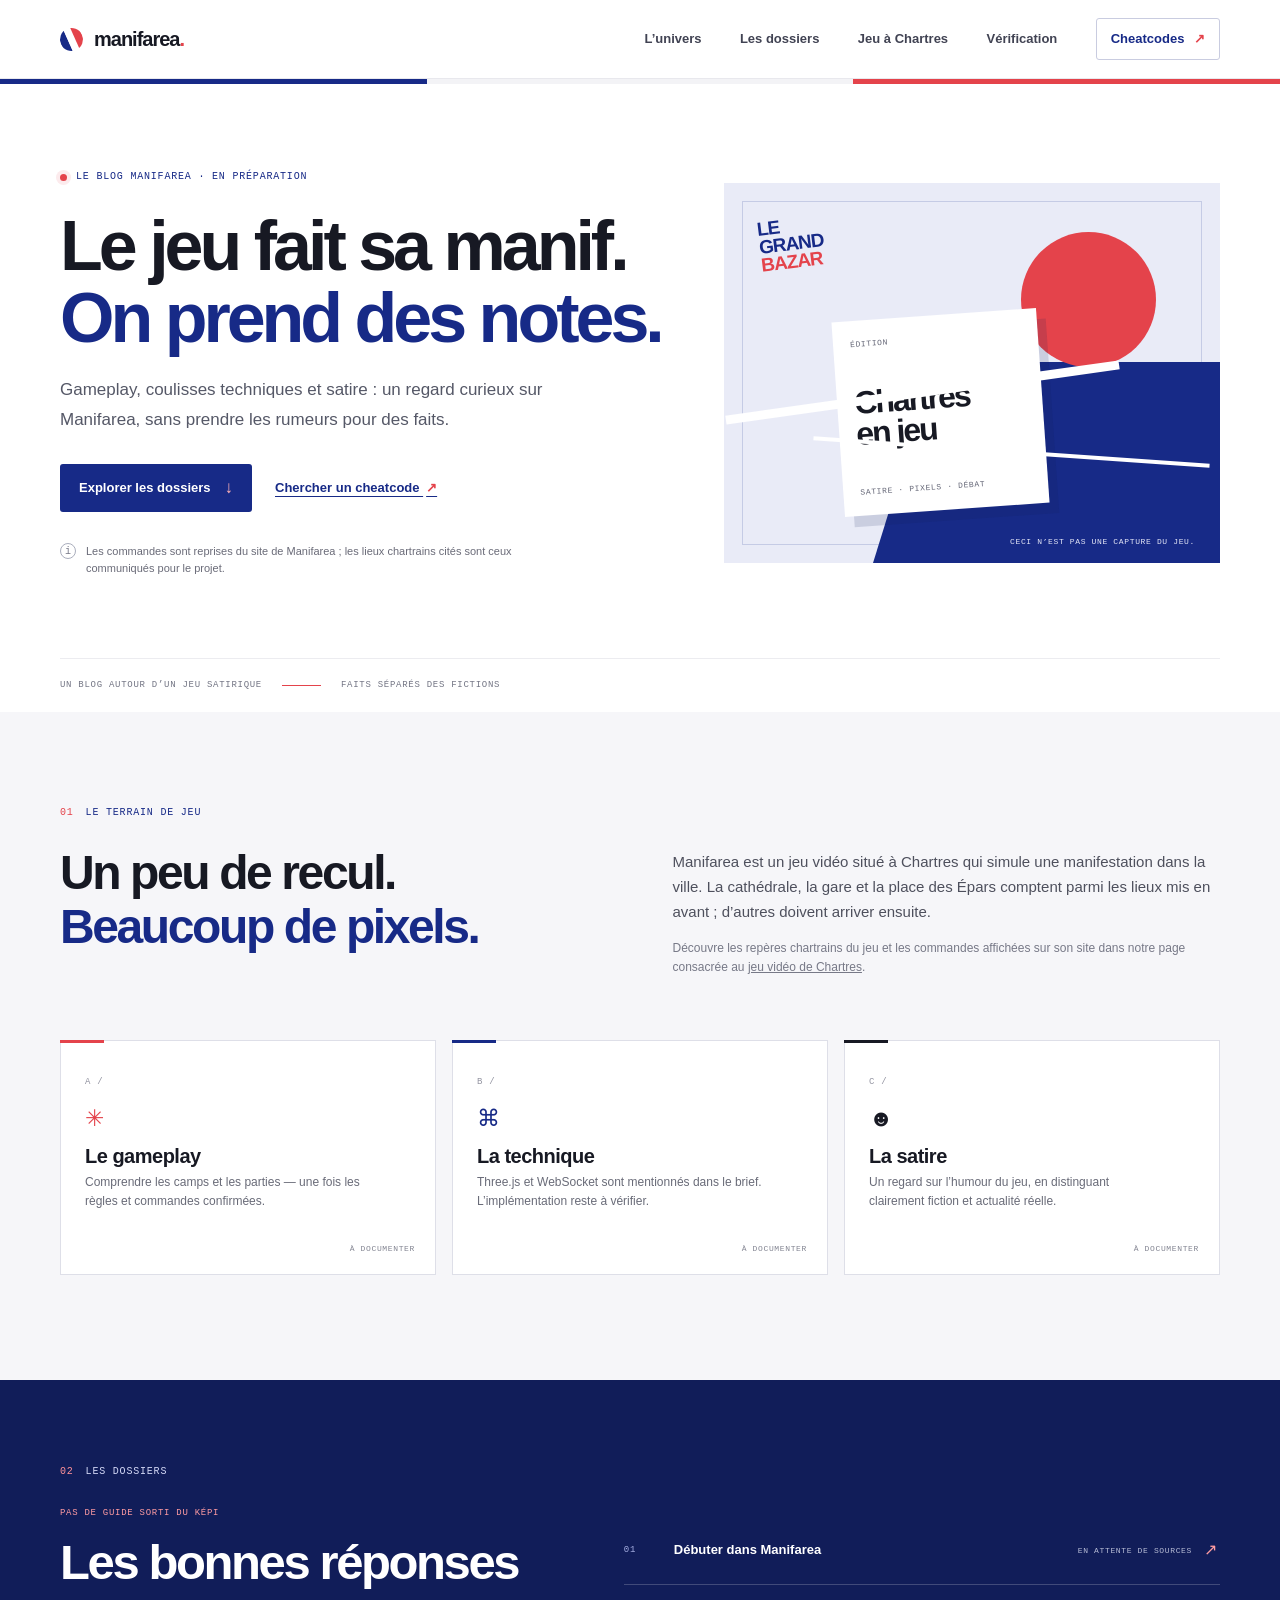
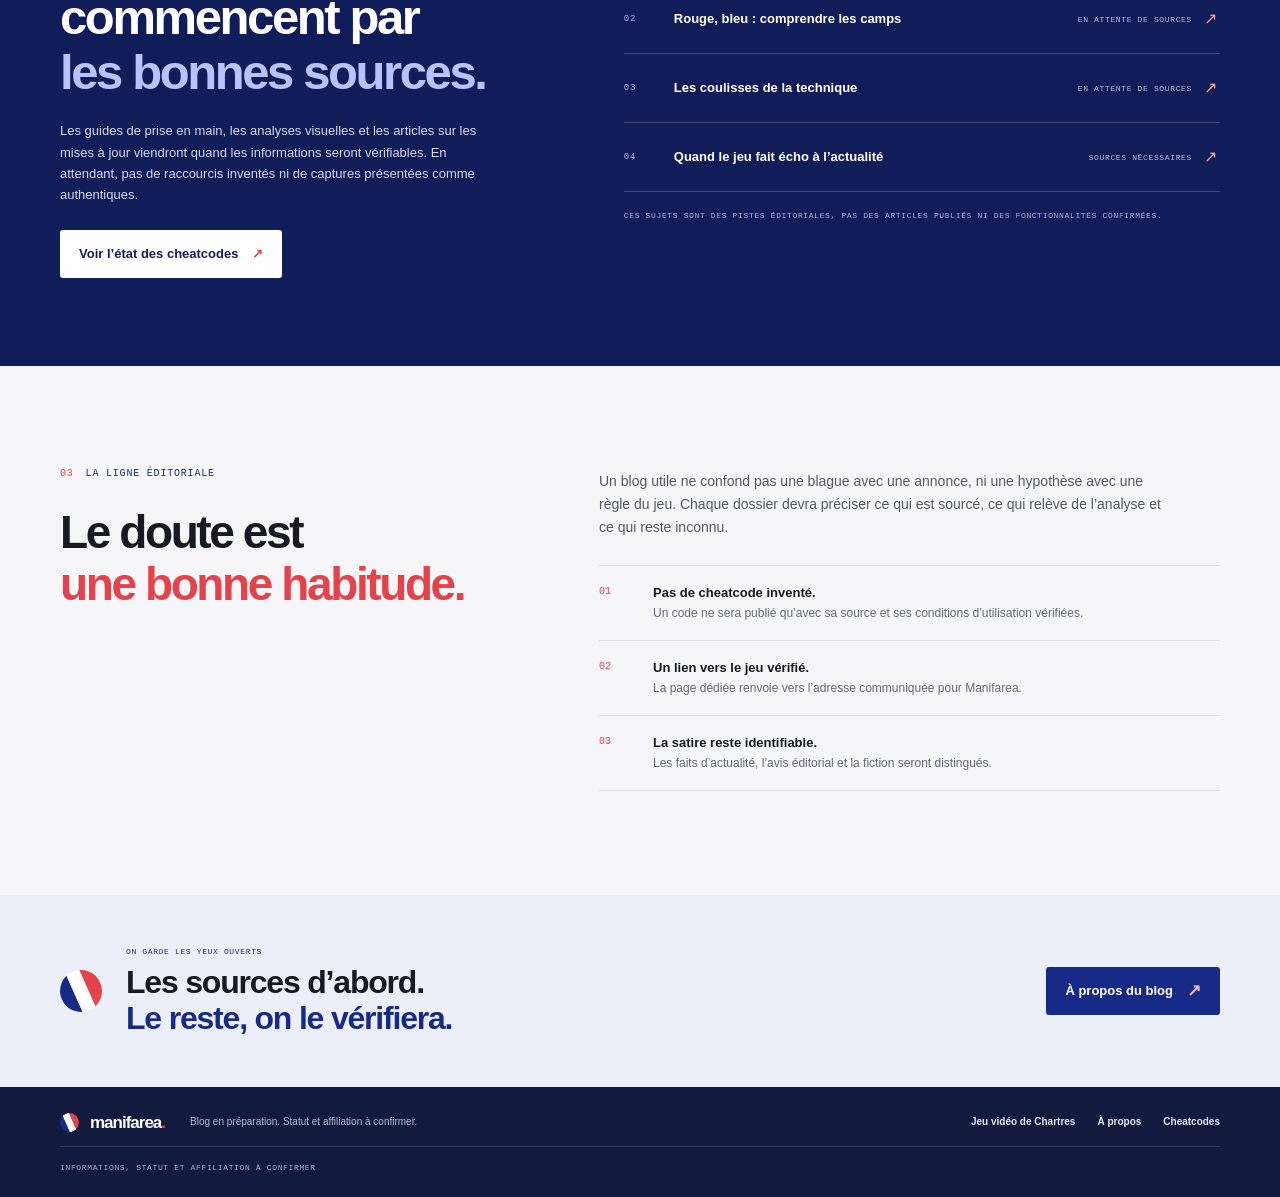
==== index.html @ 85d44bee "first commit" ====
<!doctype html>
<html lang="fr">
<head>
  <meta charset="utf-8">
  <meta name="viewport" content="width=device-width, initial-scale=1">
  <meta name="robots" content="noindex">
  <meta name="theme-color" content="#f6f6f9">
  <meta name="description" content="Manifarea, jeu vidéo de Chartres : une simulation de manifestation dans la ville, entre lieux chartrains, gameplay et satire.">
  <title>Manifarea — le blog en préparation</title>
  <link rel="stylesheet" href="style.css">
</head>
<body>
  <a class="skip-link" href="#contenu">Aller au contenu</a>

  <header class="site-header">
    <div class="header-inner">
      <a class="brand" href="./" aria-label="Manifarea, accueil">
        <span class="brand-mark" aria-hidden="true"><span></span><span></span><span></span></span>
        <span>manifarea<span class="brand-dot">.</span></span>
      </a>
      <nav class="main-nav" aria-label="Navigation principale">
        <a href="#univers">L’univers</a>
        <a href="#dossiers">Les dossiers</a>
        <a href="jeu-video-chartres/">Jeu à Chartres</a>
        <a href="#verification">Vérification</a>
        <a class="nav-cta" href="cheatcodes/">Cheatcodes <span aria-hidden="true">↗</span></a>
      </nav>
    </div>
  </header>

  <main id="contenu">
    <section class="hero">
      <div class="hero-inner">
        <div class="hero-copy">
          <p class="eyebrow"><span class="eyebrow-dot"></span> Le blog Manifarea · en préparation</p>
          <h1>Le jeu fait sa manif.<br><span>On prend des notes.</span></h1>
          <p class="hero-lede">Gameplay, coulisses techniques et satire : un regard curieux sur Manifarea, sans prendre les rumeurs pour des faits.</p>
          <div class="hero-actions">
            <a class="button button-primary" href="#dossiers">Explorer les dossiers <span aria-hidden="true">↓</span></a>
            <a class="text-link" href="cheatcodes/">Chercher un cheatcode <span aria-hidden="true">↗</span></a>
          </div>
          <p class="hero-note"><span class="note-icon" aria-hidden="true">i</span> Les commandes sont reprises du site de Manifarea ; les lieux chartrains cités sont ceux communiqués pour le projet.</p>
        </div>
        <div class="hero-art" aria-label="Illustration graphique abstraite en bleu, blanc et rouge">
          <div class="art-stamp">LE<br>GRAND<br><span>BAZAR</span></div>
          <div class="art-sun"></div>
          <div class="art-line art-line-one"></div>
          <div class="art-line art-line-two"></div>
          <div class="art-card">
            <span class="art-card-label">ÉDITION</span>
            <span class="art-card-title">Chartres<br>en jeu</span>
            <span class="art-card-foot">SATIRE · PIXELS · DÉBAT</span>
          </div>
          <span class="art-caption">Ceci n’est pas une capture du jeu.</span>
        </div>
      </div>
      <div class="hero-bottom">
        <span>UN BLOG AUTOUR D’UN JEU SATIRIQUE</span>
        <span class="hero-bottom-rule"></span>
        <span>FAITS SÉPARÉS DES FICTIONS</span>
      </div>
    </section>

    <section class="intro section-wrap" id="univers">
      <div class="section-kicker"><span>01</span> Le terrain de jeu</div>
      <div class="intro-grid">
        <h2>Un peu de recul.<br><span>Beaucoup de pixels.</span></h2>
        <div class="intro-copy">
          <p>Manifarea est un jeu vidéo situé à Chartres qui simule une manifestation dans la ville. La cathédrale, la gare et la place des Épars comptent parmi les lieux mis en avant ; d’autres doivent arriver ensuite.</p>
          <p class="small-muted">Découvre les repères chartrains du jeu et les commandes affichées sur son site dans notre page consacrée au <a href="jeu-video-chartres/">jeu vidéo de Chartres</a>.</p>
        </div>
      </div>
      <div class="topic-grid">
        <article class="topic-card topic-red">
          <span class="topic-number">A /</span>
          <div class="topic-icon" aria-hidden="true">✳</div>
          <h3>Le gameplay</h3>
          <p>Comprendre les camps et les parties — une fois les règles et commandes confirmées.</p>
          <span class="topic-status">À documenter</span>
        </article>
        <article class="topic-card topic-blue">
          <span class="topic-number">B /</span>
          <div class="topic-icon" aria-hidden="true">⌘</div>
          <h3>La technique</h3>
          <p>Three.js et WebSocket sont mentionnés dans le brief. L’implémentation reste à vérifier.</p>
          <span class="topic-status">À documenter</span>
        </article>
        <article class="topic-card topic-ink">
          <span class="topic-number">C /</span>
          <div class="topic-icon" aria-hidden="true">☻</div>
          <h3>La satire</h3>
          <p>Un regard sur l’humour du jeu, en distinguant clairement fiction et actualité réelle.</p>
          <span class="topic-status">À documenter</span>
        </article>
      </div>
    </section>

    <section class="feature-band" id="dossiers">
      <div class="feature-inner">
        <div class="feature-copy">
          <div class="section-kicker section-kicker-light"><span>02</span> Les dossiers</div>
          <p class="feature-label">Pas de guide sorti du képi</p>
          <h2>Les bonnes réponses<br>commencent par<br><span>les bonnes sources.</span></h2>
          <p>Les guides de prise en main, les analyses visuelles et les articles sur les mises à jour viendront quand les informations seront vérifiables. En attendant, pas de raccourcis inventés ni de captures présentées comme authentiques.</p>
          <a class="button button-light" href="cheatcodes/">Voir l’état des cheatcodes <span aria-hidden="true">↗</span></a>
        </div>
        <div class="feature-list" aria-label="Dossiers envisagés, non publiés">
          <div class="feature-row">
            <span class="row-index">01</span><span class="row-title">Débuter dans Manifarea</span><span class="row-state">En attente de sources</span><span class="row-arrow" aria-hidden="true">↗</span>
          </div>
          <div class="feature-row">
            <span class="row-index">02</span><span class="row-title">Rouge, bleu : comprendre les camps</span><span class="row-state">En attente de sources</span><span class="row-arrow" aria-hidden="true">↗</span>
          </div>
          <div class="feature-row">
            <span class="row-index">03</span><span class="row-title">Les coulisses de la technique</span><span class="row-state">En attente de sources</span><span class="row-arrow" aria-hidden="true">↗</span>
          </div>
          <div class="feature-row">
            <span class="row-index">04</span><span class="row-title">Quand le jeu fait écho à l’actualité</span><span class="row-state">Sources nécessaires</span><span class="row-arrow" aria-hidden="true">↗</span>
          </div>
          <p class="feature-footnote">Ces sujets sont des pistes éditoriales, pas des articles publiés ni des fonctionnalités confirmées.</p>
        </div>
      </div>
    </section>

    <section class="verification section-wrap" id="verification">
      <div class="verification-heading">
        <div class="section-kicker"><span>03</span> La ligne éditoriale</div>
        <h2>Le doute est<br><span>une bonne habitude.</span></h2>
      </div>
      <div class="verification-content">
        <p>Un blog utile ne confond pas une blague avec une annonce, ni une hypothèse avec une règle du jeu. Chaque dossier devra préciser ce qui est sourcé, ce qui relève de l’analyse et ce qui reste inconnu.</p>
        <div class="verification-points">
          <div><span class="check-mark">01</span><p><strong>Pas de cheatcode inventé.</strong><br>Un code ne sera publié qu’avec sa source et ses conditions d’utilisation vérifiées.</p></div>
          <div><span class="check-mark">02</span><p><strong>Un lien vers le jeu vérifié.</strong><br>La page dédiée renvoie vers l’adresse communiquée pour Manifarea.</p></div>
          <div><span class="check-mark">03</span><p><strong>La satire reste identifiable.</strong><br>Les faits d’actualité, l’avis éditorial et la fiction seront distingués.</p></div>
        </div>
      </div>
    </section>

    <section class="closing">
      <div class="closing-inner">
        <div class="closing-symbol" aria-hidden="true"><span></span><span></span><span></span></div>
        <div>
          <p class="eyebrow">On garde les yeux ouverts</p>
          <h2>Les sources d’abord.<br><span>Le reste, on le vérifiera.</span></h2>
        </div>
        <a class="button button-primary" href="a-propos/">À propos du blog <span aria-hidden="true">↗</span></a>
      </div>
    </section>
  </main>

  <footer class="site-footer">
    <div class="footer-inner">
      <a class="brand footer-brand" href="./"><span class="brand-mark" aria-hidden="true"><span></span><span></span><span></span></span><span>manifarea<span class="brand-dot">.</span></span></a>
      <p>Blog en préparation. Statut et affiliation à confirmer.</p>
      <nav aria-label="Navigation de pied de page">
        <a href="jeu-video-chartres/">Jeu vidéo de Chartres</a>
        <a href="a-propos/">À propos</a>
        <a href="cheatcodes/">Cheatcodes</a>
      </nav>
      <span class="footer-note">Informations, statut et affiliation à confirmer</span>
    </div>
  </footer>
</body>
</html>
---- style.css ----
:root {
  color-scheme: light;
  --blue: #172a87;
  --blue-dark: #111d59;
  --red: #e4434b;
  --ink: #171923;
  --muted: #656777;
  --paper: #f6f6f9;
  --white: #fff;
  --line: #dedfe8;
  --mono: "Cascadia Code", Consolas, "Courier New", monospace;
  --sans: "Segoe UI", Arial, sans-serif;
  --display: "Segoe UI", Arial, sans-serif;
  --content: 1160px;
}

* { box-sizing: border-box; }

html { scroll-behavior: smooth; }

body {
  margin: 0;
  color: var(--ink);
  background: var(--paper);
  font-family: var(--sans);
  font-size: 16px;
  line-height: 1.65;
  -webkit-font-smoothing: antialiased;
}

a { color: inherit; }
a:focus-visible { outline: 3px solid #f0a424; outline-offset: 4px; }

.skip-link {
  position: absolute;
  z-index: 20;
  top: 8px;
  left: 8px;
  padding: 10px 14px;
  transform: translateY(-160%);
  color: var(--white);
  background: var(--blue-dark);
}
.skip-link:focus { transform: translateY(0); }

.site-header { background: var(--white); border-bottom: 1px solid #e8e8ed; }
.header-inner, .footer-inner, .hero-inner, .hero-bottom, .section-wrap, .feature-inner, .closing-inner {
  width: min(var(--content), calc(100% - 64px));
  margin-inline: auto;
}
.header-inner { min-height: 78px; display: flex; align-items: center; justify-content: space-between; gap: 30px; }
.brand { display: inline-flex; align-items: center; gap: 11px; color: var(--ink); text-decoration: none; font: 700 20px/1 var(--display); letter-spacing: -1px; }
.brand-dot { color: var(--red); }
.brand-mark { width: 23px; height: 23px; display: inline-flex; overflow: hidden; border-radius: 50%; transform: rotate(-24deg); }
.brand-mark span { width: 33.333%; height: 100%; }
.brand-mark span:nth-child(1) { background: var(--blue); }
.brand-mark span:nth-child(2) { background: #fff; }
.brand-mark span:nth-child(3) { background: var(--red); }
.main-nav { display: flex; align-items: center; gap: clamp(18px, 3vw, 40px); }
.main-nav a, .site-footer nav a { color: #414353; font-size: 13px; font-weight: 600; text-decoration: none; }
.main-nav a:hover, .site-footer nav a:hover { color: var(--blue); }
.main-nav .nav-cta { padding: 9px 14px; color: var(--blue); border: 1px solid #c9cce0; border-radius: 3px; }
.nav-cta span { padding-left: 6px; color: var(--red); }

.hero { position: relative; overflow: hidden; padding: 90px 0 0; background: var(--white); }
.hero::before { position: absolute; top: 0; left: 0; width: 100%; height: 5px; background: linear-gradient(90deg, var(--blue) 0 33.33%, #f3f3f6 33.33% 66.66%, var(--red) 66.66%); content: ""; }
.hero-inner { display: grid; grid-template-columns: 1.1fr .9fr; align-items: center; gap: 58px; padding-bottom: 80px; }
.eyebrow, .section-kicker, .feature-label, .art-card-label, .art-card-foot, .art-caption, .hero-bottom, .topic-number, .topic-status, .row-index, .row-state, .feature-footnote, .footer-note {
  font-family: var(--mono);
  text-transform: uppercase;
  letter-spacing: .08em;
}
.eyebrow { display: flex; align-items: center; gap: 9px; margin: 0 0 24px; color: var(--blue); font-size: 10px; font-weight: 500; }
.eyebrow-dot { width: 7px; height: 7px; border-radius: 50%; background: var(--red); box-shadow: 0 0 0 4px #fcebed; }
h1, h2, h3, p { margin-top: 0; }
.hero h1 { margin-bottom: 20px; font: 700 clamp(42px, 5.5vw, 70px)/1.04 var(--display); letter-spacing: -4px; }
.hero h1 span { color: var(--blue); }
.hero-lede { max-width: 520px; margin-bottom: 29px; color: #555867; font-size: 17px; line-height: 1.75; }
.hero-actions { display: flex; align-items: center; flex-wrap: wrap; gap: 23px; }
.button { min-height: 48px; display: inline-flex; align-items: center; justify-content: center; gap: 14px; padding: 0 18px; border: 1px solid transparent; border-radius: 3px; font-size: 13px; font-weight: 700; text-decoration: none; transition: transform .18s ease, background .18s ease; }
.button:hover { transform: translateY(-2px); }
.button-primary { color: var(--white); background: var(--blue); }
.button-primary:hover { background: var(--blue-dark); }
.button-primary span { color: #ffb1b5; font-size: 17px; }
.text-link { color: var(--blue); font-size: 13px; font-weight: 700; text-decoration-thickness: 1px; text-underline-offset: 4px; }
.text-link span { padding-left: 3px; color: var(--red); }
.hero-note { display: flex; align-items: flex-start; gap: 10px; max-width: 470px; margin: 31px 0 0; color: #6a6b78; font-size: 11px; line-height: 1.6; }
.note-icon { flex: 0 0 16px; height: 16px; border: 1px solid #aaaebd; border-radius: 50%; color: #777988; font: 500 10px/15px var(--mono); text-align: center; }

.hero-art { position: relative; min-height: 380px; isolation: isolate; overflow: hidden; background: #e9ebf7; }
.hero-art::before { position: absolute; z-index: -1; inset: 18px; border: 1px solid rgba(23, 42, 135, .17); content: ""; }
.hero-art::after { position: absolute; z-index: -1; right: 0; bottom: 0; width: 70%; height: 53%; background: var(--blue); clip-path: polygon(18% 0, 100% 0, 100% 100%, 0 100%); content: ""; }
.art-sun { position: absolute; top: 49px; right: 64px; width: 135px; height: 135px; border-radius: 50%; background: var(--red); }
.art-stamp { position: absolute; top: 34px; left: 35px; color: var(--blue); font: 700 19px/.96 var(--display); letter-spacing: -1px; transform: rotate(-7deg); }
.art-stamp span { color: var(--red); }
.art-line { position: absolute; z-index: 1; background: #fff; }
.art-line-one { top: 205px; left: 0; width: 80%; height: 9px; transform: rotate(-8deg); }
.art-line-two { top: 267px; right: 2%; width: 80%; height: 4px; transform: rotate(4deg); }
.art-card { position: absolute; top: 132px; left: 23%; width: 205px; height: 195px; display: flex; flex-direction: column; justify-content: space-between; padding: 17px; color: var(--ink); background: #fff; box-shadow: 9px 11px 0 rgba(17, 29, 89, .14); transform: rotate(-4deg); }
.art-card-label, .art-card-foot { color: var(--muted); font-size: 8px; }
.art-card-title { font: 700 32px/.95 var(--display); letter-spacing: -2px; }
.art-caption { position: absolute; right: 25px; bottom: 15px; color: #e5e7f7; font-size: 8px; }
.hero-bottom { min-height: 54px; display: flex; align-items: center; gap: 20px; border-top: 1px solid #ececf0; color: #737584; font-size: 9px; }
.hero-bottom-rule { width: 39px; height: 1px; background: var(--red); }

.intro { padding-top: 93px; padding-bottom: 105px; }
.section-kicker { display: flex; align-items: center; gap: 12px; margin-bottom: 25px; color: var(--blue); font-size: 10px; font-weight: 500; }
.section-kicker span { color: var(--red); }
.intro-grid { display: grid; grid-template-columns: 1fr 1fr; align-items: start; gap: 65px; }
.intro h2, .verification h2, .feature-copy h2, .closing h2 { margin: 0; font: 700 clamp(34px, 4vw, 48px)/1.12 var(--display); letter-spacing: -2.4px; }
.intro h2 span, .verification h2 span { color: var(--blue); }
.intro-copy { max-width: 540px; padding-top: 4px; }
.intro-copy p { margin-bottom: 14px; color: #4e505d; font-size: 15px; }
.intro-copy .small-muted { color: #777987; font-size: 12px; }
.topic-grid { display: grid; grid-template-columns: repeat(3, 1fr); gap: 16px; margin-top: 48px; }
.topic-card { min-height: 235px; position: relative; padding: 25px 24px 21px; border: 1px solid var(--line); background: var(--white); }
.topic-card::before { position: absolute; top: -1px; left: -1px; width: 44px; height: 3px; background: var(--red); content: ""; }
.topic-blue::before { background: var(--blue); }
.topic-ink::before { background: var(--ink); }
.topic-number { color: #9293a0; font-size: 9px; }
.topic-icon { margin-top: 14px; color: var(--red); font-size: 23px; line-height: 1; }
.topic-blue .topic-icon { color: var(--blue); }
.topic-ink .topic-icon { color: var(--ink); }
.topic-card h3 { margin: 14px 0 5px; font: 700 20px/1.2 var(--display); letter-spacing: -.5px; }
.topic-card p { max-width: 295px; margin-bottom: 22px; color: #696b78; font-size: 12px; line-height: 1.6; }
.topic-status { position: absolute; right: 20px; bottom: 19px; color: #828491; font-size: 8px; }

.feature-band { padding: 84px 0 88px; color: var(--white); background: var(--blue-dark); }
.feature-inner { display: grid; grid-template-columns: .9fr 1.1fr; gap: 76px; }
.section-kicker-light { color: #d3d8f6; }
.section-kicker-light span { color: #ff9299; }
.feature-label { margin: 0 0 15px; color: #ff9ca2; font-size: 9px; }
.feature-copy h2 { margin-bottom: 20px; font-size: clamp(35px, 4vw, 49px); }
.feature-copy h2 span { color: #b9c3ff; }
.feature-copy > p:not(.feature-label) { max-width: 430px; margin-bottom: 24px; color: #d4d7e8; font-size: 13px; }
.button-light { color: var(--blue-dark); background: var(--white); }
.button-light:hover { background: #e7eaff; }
.button-light span { color: var(--red); }
.feature-list { padding-top: 52px; }
.feature-row { min-height: 69px; display: grid; grid-template-columns: 38px 1fr auto 16px; align-items: center; gap: 12px; border-bottom: 1px solid rgba(255,255,255,.2); }
.row-index { color: #a7b0e3; font-size: 9px; }
.row-title { font-size: 13px; font-weight: 600; }
.row-state { color: #b8bdd6; font-size: 8px; text-align: right; }
.row-arrow { color: #ff9ca2; }
.feature-footnote { margin: 17px 0 0; color: #aeb4d2; font-size: 8px; line-height: 1.8; }

.verification { display: grid; grid-template-columns: .85fr 1.15fr; gap: 80px; padding-top: 100px; padding-bottom: 104px; }
.verification h2 { font-size: clamp(34px, 3.8vw, 46px); }
.verification h2 span { color: var(--red); }
.verification-content > p { max-width: 570px; margin: 4px 0 26px; color: #555764; font-size: 14px; }
.verification-points { border-top: 1px solid var(--line); }
.verification-points > div { display: grid; grid-template-columns: 42px 1fr; gap: 12px; padding: 17px 0; border-bottom: 1px solid var(--line); }
.check-mark { color: var(--red); font: 500 10px/1.8 var(--mono); }
.verification-points p { margin: 0; color: #656775; font-size: 12px; line-height: 1.6; }
.verification-points strong { color: var(--ink); font-size: 13px; }

.closing { padding: 50px 0; background: #eceef8; }
.closing-inner { display: flex; align-items: center; gap: 24px; }
.closing-symbol { width: 42px; height: 42px; flex: 0 0 42px; display: flex; overflow: hidden; border-radius: 50%; transform: rotate(-24deg); }
.closing-symbol span:nth-child(1) { flex: 1; background: var(--blue); }
.closing-symbol span:nth-child(2) { flex: 1; background: white; }
.closing-symbol span:nth-child(3) { flex: 1; background: var(--red); }
.closing .eyebrow { margin-bottom: 7px; font-size: 8px; }
.closing h2 { font-size: clamp(23px, 3vw, 32px); letter-spacing: -1.2px; }
.closing h2 span { color: var(--blue); }
.closing .button { margin-left: auto; }

.site-footer { padding: 26px 0 23px; color: #d9dced; background: #141a3e; }
.footer-inner { display: grid; grid-template-columns: auto 1fr auto; align-items: center; gap: 14px 25px; }
.footer-brand { color: white; font-size: 17px; }
.footer-brand .brand-mark { width: 19px; height: 19px; }
.site-footer p { margin: 0; color: #b6bbd1; font-size: 10px; }
.site-footer nav { display: flex; gap: 22px; }
.site-footer nav a { color: #e4e6f0; font-size: 10px; }
.footer-note { grid-column: 1 / -1; padding-top: 14px; border-top: 1px solid rgba(255,255,255,.14); color: #a9afca; font-size: 8px; }

.subpage-main { min-height: 60vh; padding: 60px 0 100px; }
.subpage { width: min(760px, calc(100% - 48px)); margin-inline: auto; }
.breadcrumbs { margin-bottom: 32px; color: #6e7080; font-size: 12px; }
.breadcrumbs a { color: var(--blue); text-underline-offset: 3px; }
.subpage h1 { margin-bottom: 14px; font: 700 clamp(38px, 7vw, 64px)/1.06 var(--display); letter-spacing: -3px; }
.subpage .lead { max-width: 650px; margin-bottom: 35px; color: #555764; font-size: 18px; }
.notice { padding: 22px 24px; border-left: 3px solid var(--red); background: white; }
.notice h2 { margin-bottom: 8px; font: 700 19px/1.3 var(--display); }
.notice p:last-child { margin-bottom: 0; }
.subpage h2 { margin-top: 35px; font: 700 25px/1.25 var(--display); letter-spacing: -.6px; }
.subpage p, .subpage li { color: #555764; font-size: 14px; }
.subpage li + li { margin-top: 8px; }
.subpage .back-link { display: inline-block; margin-top: 22px; color: var(--blue); font-size: 13px; font-weight: 700; text-underline-offset: 4px; }
.not-found { display: grid; min-height: 70vh; place-items: center; padding: 45px 24px; text-align: center; }
.not-found h1 { margin: 0; color: var(--blue); font: 700 clamp(76px, 16vw, 150px)/1 var(--display); letter-spacing: -10px; }
.not-found h2 { margin: 8px 0 12px; font: 700 27px/1.2 var(--display); }
.not-found .eyebrow { justify-content: center; }
.not-found p { max-width: 420px; margin: 0 auto 22px; color: var(--muted); }

@media (max-width: 850px) {
  .hero { padding-top: 66px; }
  .hero-inner { grid-template-columns: 1fr .85fr; gap: 28px; }
  .hero-art { min-height: 320px; }
  .art-card { left: 18%; width: 175px; height: 170px; }
  .art-sun { right: 38px; width: 110px; height: 110px; }
  .feature-inner { gap: 38px; }
  .verification { gap: 45px; }
  .feature-row { grid-template-columns: 30px 1fr 15px; }
  .row-state { display: none; }
}

@media (max-width: 650px) {
  .header-inner, .footer-inner, .hero-inner, .hero-bottom, .section-wrap, .feature-inner, .closing-inner { width: min(100% - 40px, var(--content)); }
  .header-inner { min-height: auto; align-items: flex-start; flex-direction: column; gap: 13px; padding-top: 18px; padding-bottom: 16px; }
  .main-nav { width: 100%; justify-content: space-between; gap: 10px; overflow-x: auto; }
  .main-nav a { flex: 0 0 auto; font-size: 11px; }
  .main-nav .nav-cta { padding: 6px 9px; }
  .hero { padding-top: 48px; }
  .hero-inner { grid-template-columns: 1fr; gap: 39px; padding-bottom: 46px; }
  .hero h1 { font-size: clamp(43px, 12vw, 63px); letter-spacing: -2.8px; }
  .hero-lede { font-size: 15px; }
  .hero-art { width: 100%; min-height: 300px; }
  .art-card { top: 103px; left: 25%; }
  .hero-bottom { min-height: 45px; gap: 10px; font-size: 7px; }
  .hero-bottom-rule { width: 23px; }
  .intro { padding-top: 65px; padding-bottom: 72px; }
  .intro-grid, .feature-inner, .verification { grid-template-columns: 1fr; gap: 26px; }
  .intro h2, .verification h2 { font-size: 38px; }
  .topic-grid { grid-template-columns: 1fr; gap: 11px; margin-top: 30px; }
  .topic-card { min-height: 200px; }
  .feature-band { padding: 65px 0; }
  .feature-copy h2 { font-size: 39px; }
  .feature-list { padding-top: 4px; }
  .feature-row { min-height: 62px; gap: 8px; }
  .row-title { font-size: 11px; }
  .verification { padding-top: 70px; padding-bottom: 76px; }
  .verification-content > p { font-size: 13px; }
  .closing-inner { align-items: flex-start; flex-wrap: wrap; gap: 15px; }
  .closing-symbol { width: 34px; height: 34px; flex-basis: 34px; }
  .closing-inner > div:nth-child(2) { flex: 1; }
  .closing h2 { font-size: 24px; }
  .closing .button { margin-left: 49px; }
  .footer-inner { grid-template-columns: 1fr auto; }
  .site-footer p { grid-column: 1 / -1; grid-row: 2; }
  .site-footer nav { grid-column: 1 / -1; grid-row: 3; }
  .footer-note { grid-row: 4; }
}

@media (prefers-reduced-motion: reduce) {
  *, *::before, *::after { scroll-behavior: auto !important; transition-duration: .01ms !important; }
}
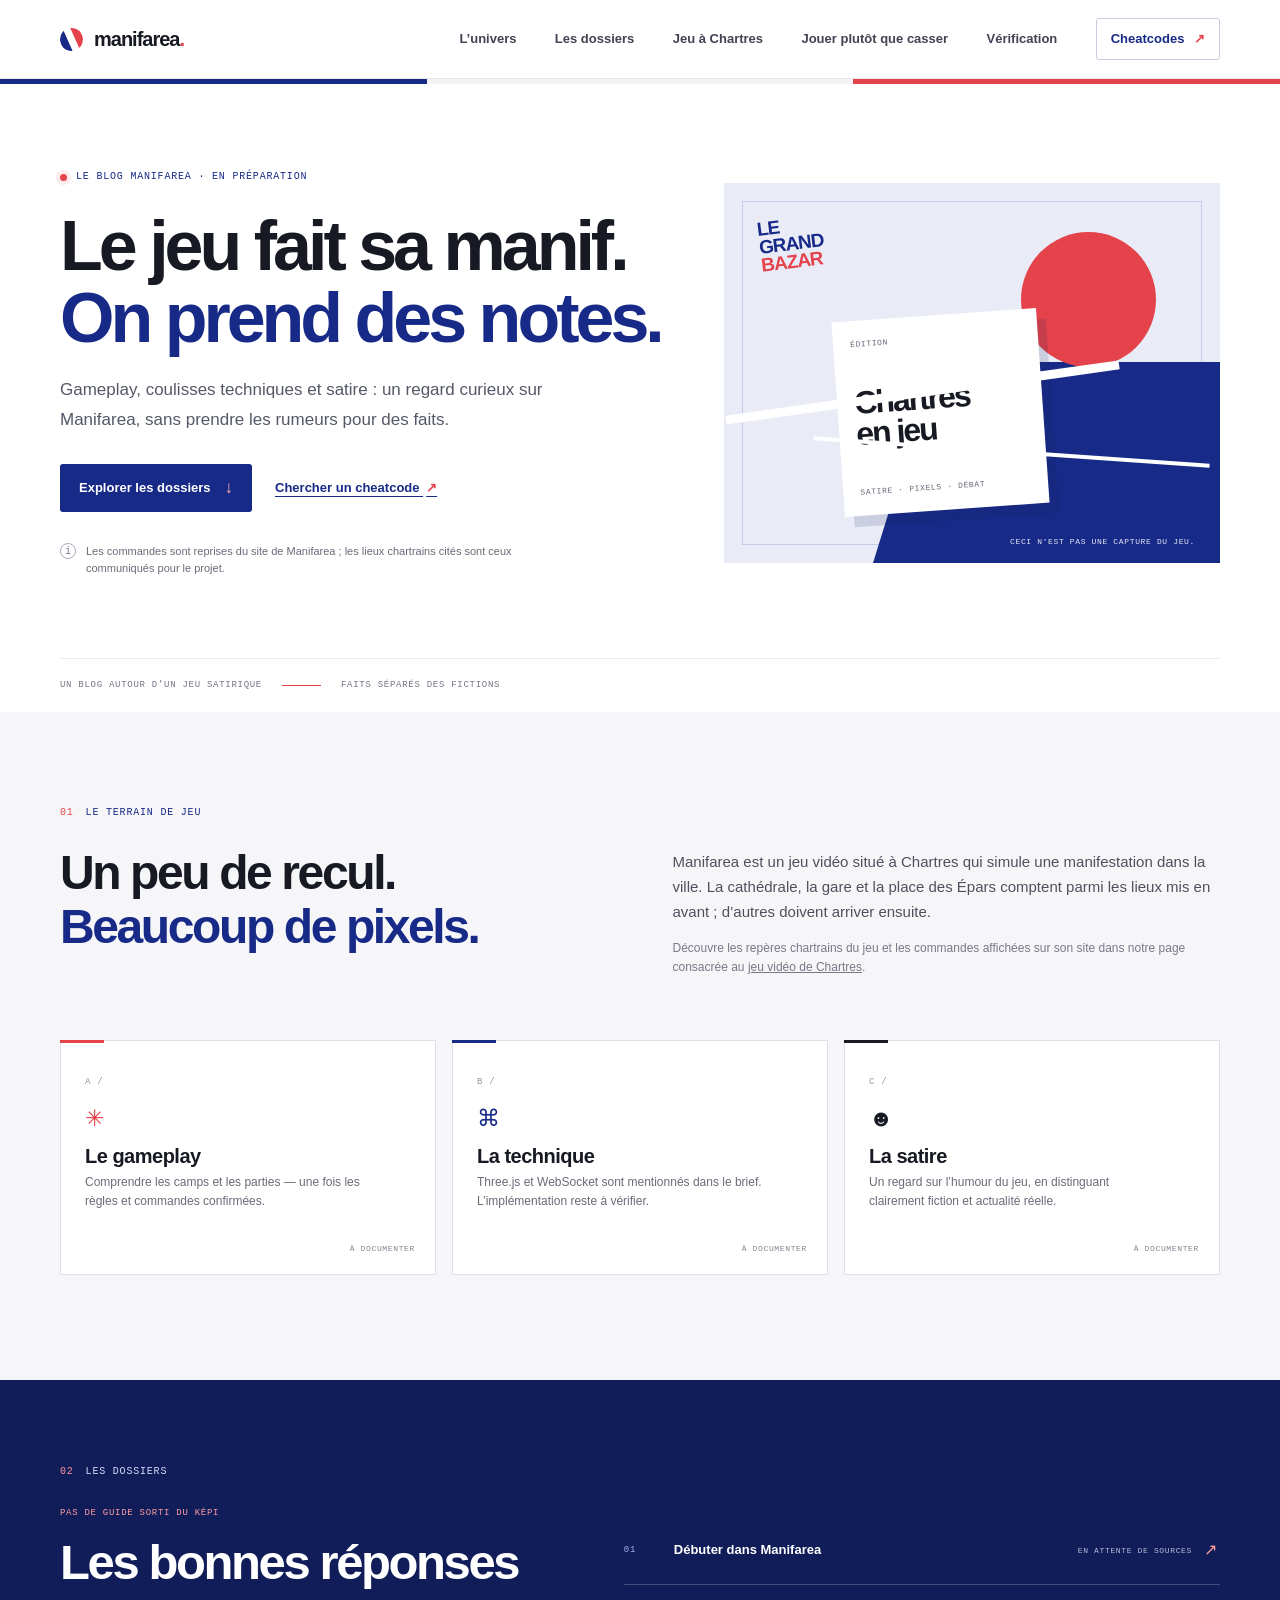
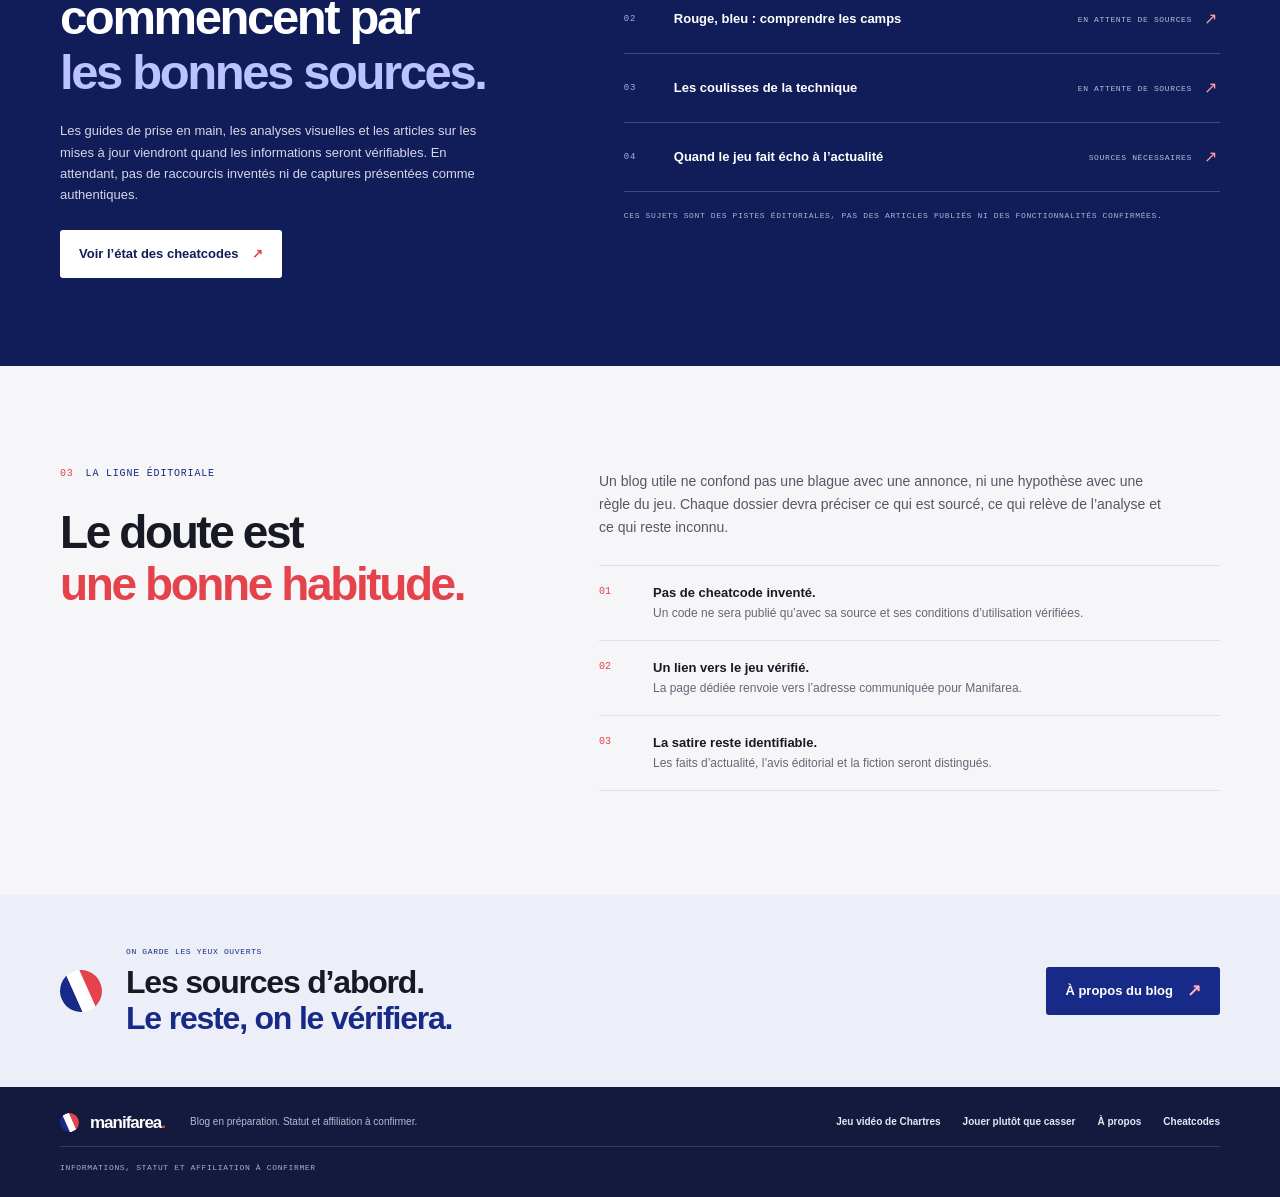
==== commit 75a63757: "add risque" ====
--- a/index.html
+++ b/index.html
@@ -22,6 +22,7 @@
         <a href="#univers">L’univers</a>
         <a href="#dossiers">Les dossiers</a>
         <a href="jeu-video-chartres/">Jeu à Chartres</a>
+        <a href="jouer-plutot-que-casser/">Jouer plutôt que casser</a>
         <a href="#verification">Vérification</a>
         <a class="nav-cta" href="cheatcodes/">Cheatcodes <span aria-hidden="true">↗</span></a>
       </nav>
@@ -155,6 +156,7 @@
       <p>Blog en préparation. Statut et affiliation à confirmer.</p>
       <nav aria-label="Navigation de pied de page">
         <a href="jeu-video-chartres/">Jeu vidéo de Chartres</a>
+        <a href="jouer-plutot-que-casser/">Jouer plutôt que casser</a>
         <a href="a-propos/">À propos</a>
         <a href="cheatcodes/">Cheatcodes</a>
       </nav>
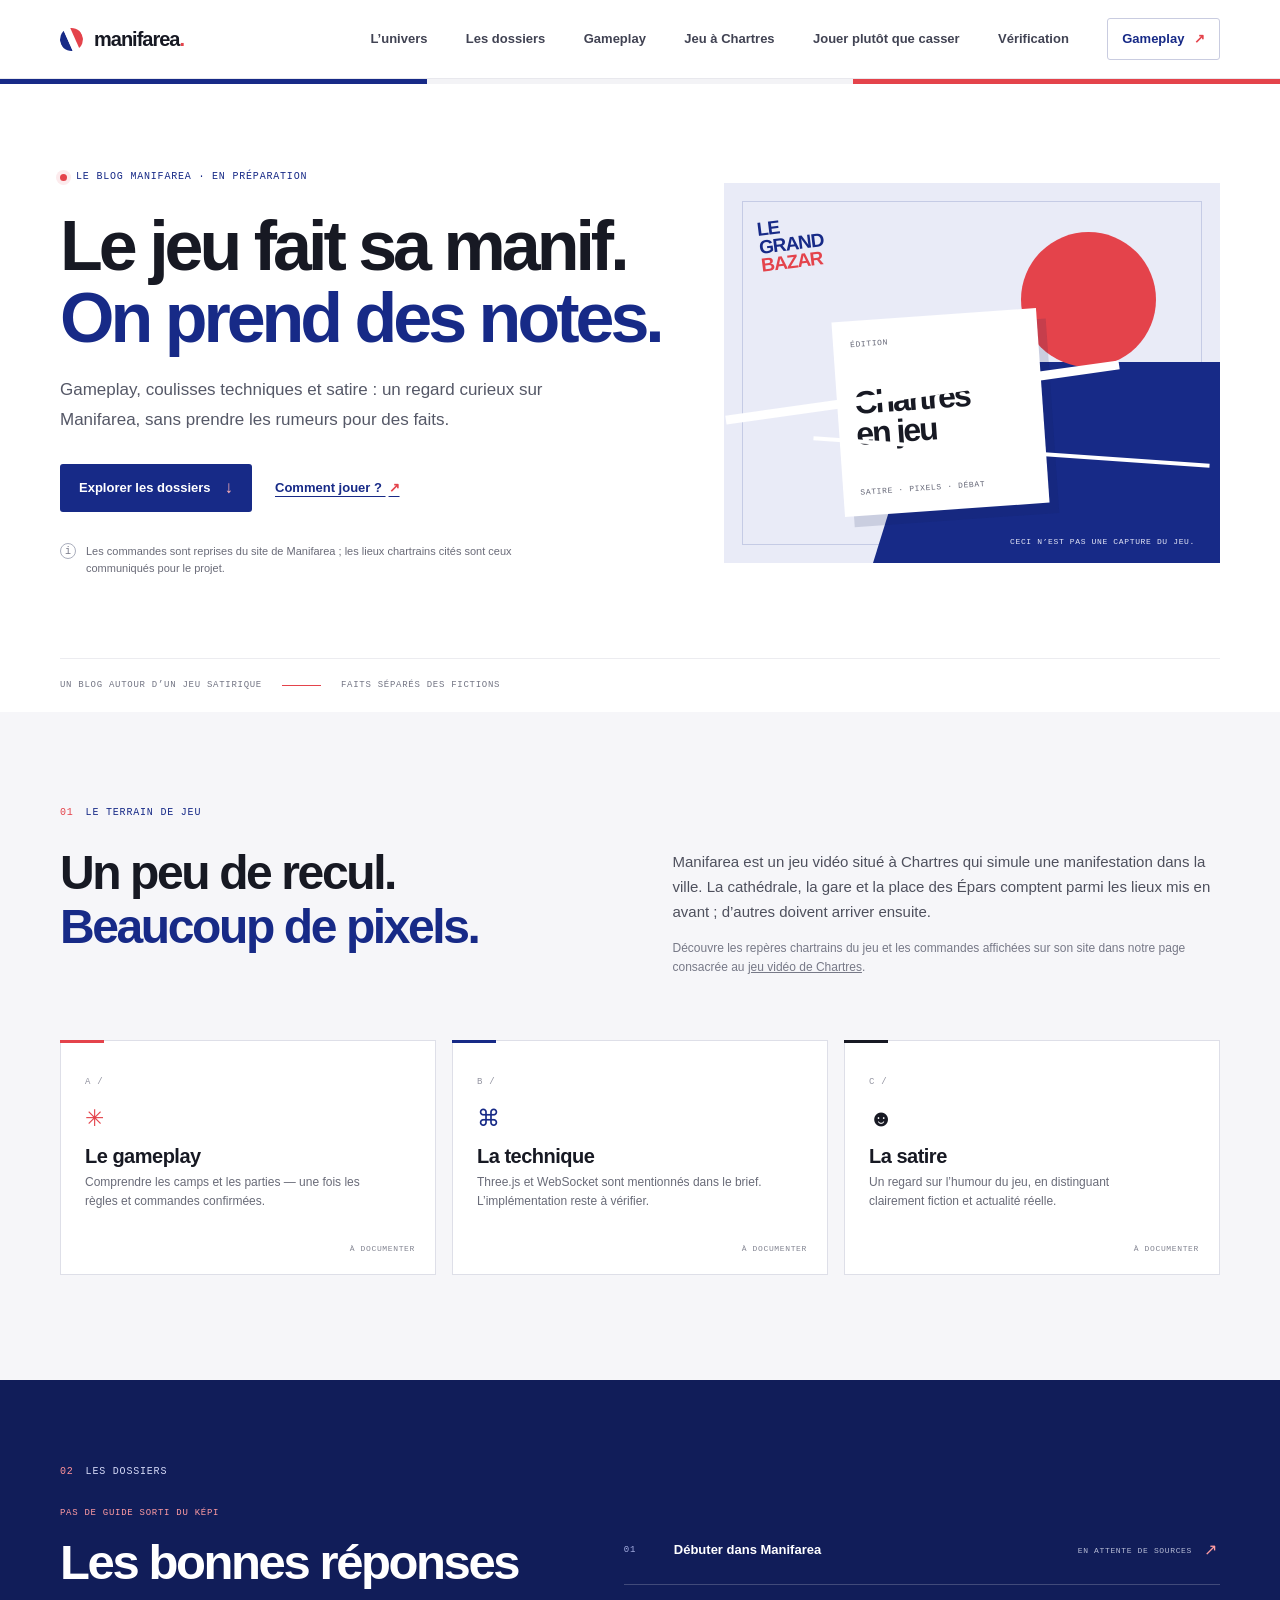
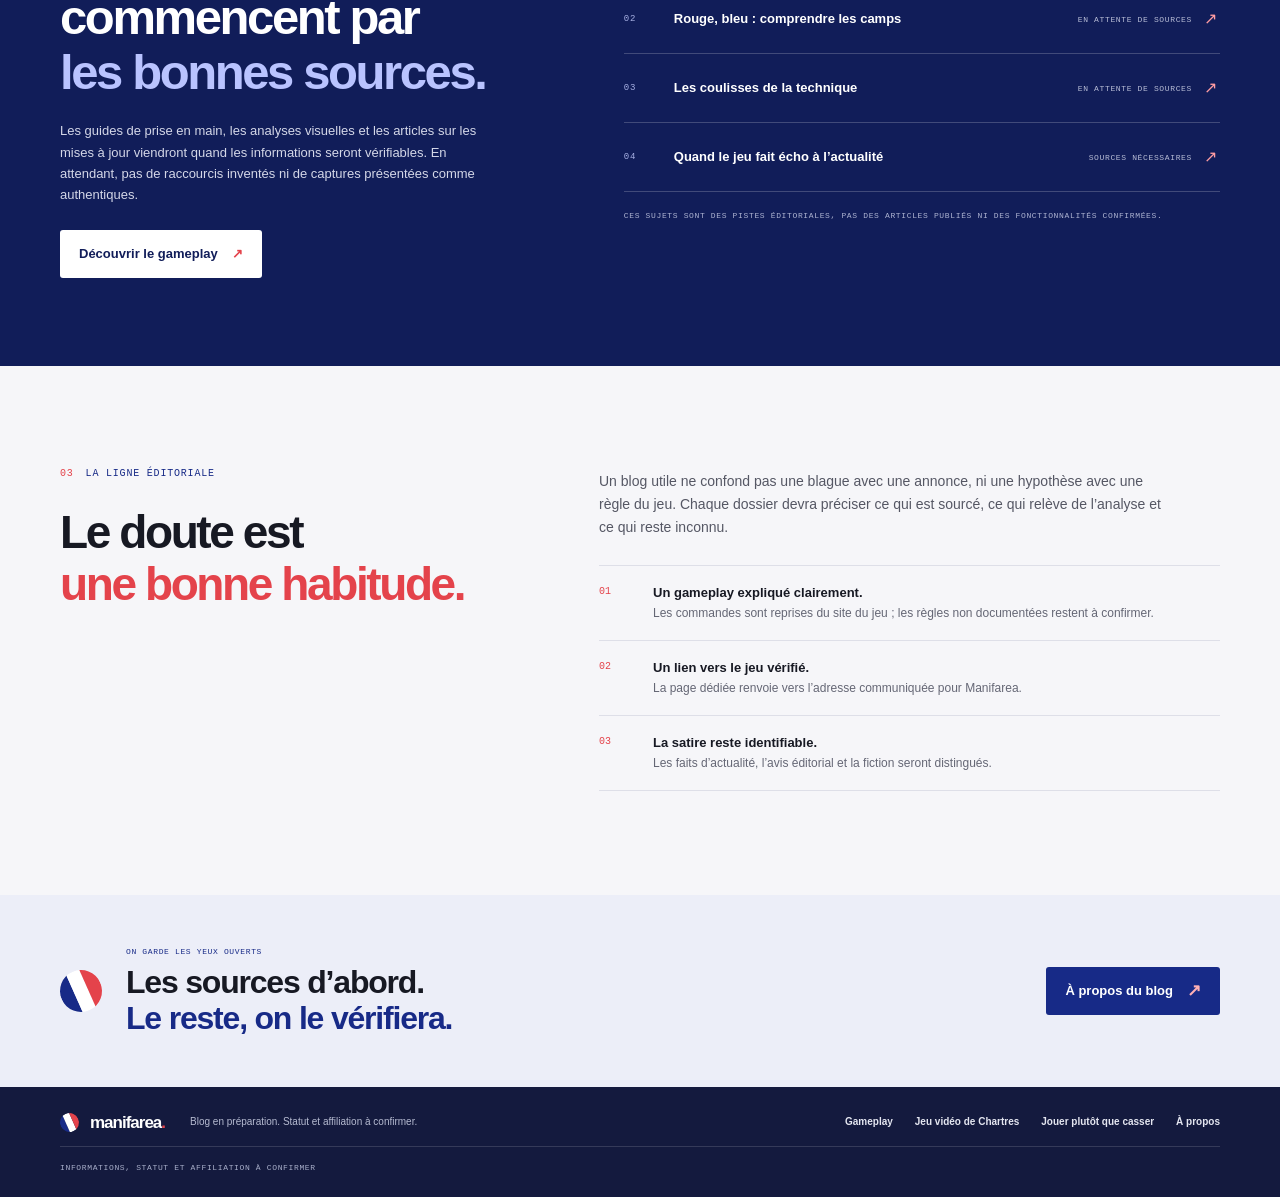
==== commit 9986abbb: "gameplay" ====
--- a/index.html
+++ b/index.html
@@ -21,10 +21,11 @@
       <nav class="main-nav" aria-label="Navigation principale">
         <a href="#univers">L’univers</a>
         <a href="#dossiers">Les dossiers</a>
+        <a href="gameplay/">Gameplay</a>
         <a href="jeu-video-chartres/">Jeu à Chartres</a>
         <a href="jouer-plutot-que-casser/">Jouer plutôt que casser</a>
         <a href="#verification">Vérification</a>
-        <a class="nav-cta" href="cheatcodes/">Cheatcodes <span aria-hidden="true">↗</span></a>
+        <a class="nav-cta" href="gameplay/">Gameplay <span aria-hidden="true">↗</span></a>
       </nav>
     </div>
   </header>
@@ -38,7 +39,7 @@
           <p class="hero-lede">Gameplay, coulisses techniques et satire : un regard curieux sur Manifarea, sans prendre les rumeurs pour des faits.</p>
           <div class="hero-actions">
             <a class="button button-primary" href="#dossiers">Explorer les dossiers <span aria-hidden="true">↓</span></a>
-            <a class="text-link" href="cheatcodes/">Chercher un cheatcode <span aria-hidden="true">↗</span></a>
+            <a class="text-link" href="gameplay/">Comment jouer ? <span aria-hidden="true">↗</span></a>
           </div>
           <p class="hero-note"><span class="note-icon" aria-hidden="true">i</span> Les commandes sont reprises du site de Manifarea ; les lieux chartrains cités sont ceux communiqués pour le projet.</p>
         </div>
@@ -103,7 +104,7 @@
           <p class="feature-label">Pas de guide sorti du képi</p>
           <h2>Les bonnes réponses<br>commencent par<br><span>les bonnes sources.</span></h2>
           <p>Les guides de prise en main, les analyses visuelles et les articles sur les mises à jour viendront quand les informations seront vérifiables. En attendant, pas de raccourcis inventés ni de captures présentées comme authentiques.</p>
-          <a class="button button-light" href="cheatcodes/">Voir l’état des cheatcodes <span aria-hidden="true">↗</span></a>
+          <a class="button button-light" href="gameplay/">Découvrir le gameplay <span aria-hidden="true">↗</span></a>
         </div>
         <div class="feature-list" aria-label="Dossiers envisagés, non publiés">
           <div class="feature-row">
@@ -131,7 +132,7 @@
       <div class="verification-content">
         <p>Un blog utile ne confond pas une blague avec une annonce, ni une hypothèse avec une règle du jeu. Chaque dossier devra préciser ce qui est sourcé, ce qui relève de l’analyse et ce qui reste inconnu.</p>
         <div class="verification-points">
-          <div><span class="check-mark">01</span><p><strong>Pas de cheatcode inventé.</strong><br>Un code ne sera publié qu’avec sa source et ses conditions d’utilisation vérifiées.</p></div>
+          <div><span class="check-mark">01</span><p><strong>Un gameplay expliqué clairement.</strong><br>Les commandes sont reprises du site du jeu ; les règles non documentées restent à confirmer.</p></div>
           <div><span class="check-mark">02</span><p><strong>Un lien vers le jeu vérifié.</strong><br>La page dédiée renvoie vers l’adresse communiquée pour Manifarea.</p></div>
           <div><span class="check-mark">03</span><p><strong>La satire reste identifiable.</strong><br>Les faits d’actualité, l’avis éditorial et la fiction seront distingués.</p></div>
         </div>
@@ -155,10 +156,10 @@
       <a class="brand footer-brand" href="./"><span class="brand-mark" aria-hidden="true"><span></span><span></span><span></span></span><span>manifarea<span class="brand-dot">.</span></span></a>
       <p>Blog en préparation. Statut et affiliation à confirmer.</p>
       <nav aria-label="Navigation de pied de page">
+        <a href="gameplay/">Gameplay</a>
         <a href="jeu-video-chartres/">Jeu vidéo de Chartres</a>
         <a href="jouer-plutot-que-casser/">Jouer plutôt que casser</a>
         <a href="a-propos/">À propos</a>
-        <a href="cheatcodes/">Cheatcodes</a>
       </nav>
       <span class="footer-note">Informations, statut et affiliation à confirmer</span>
     </div>
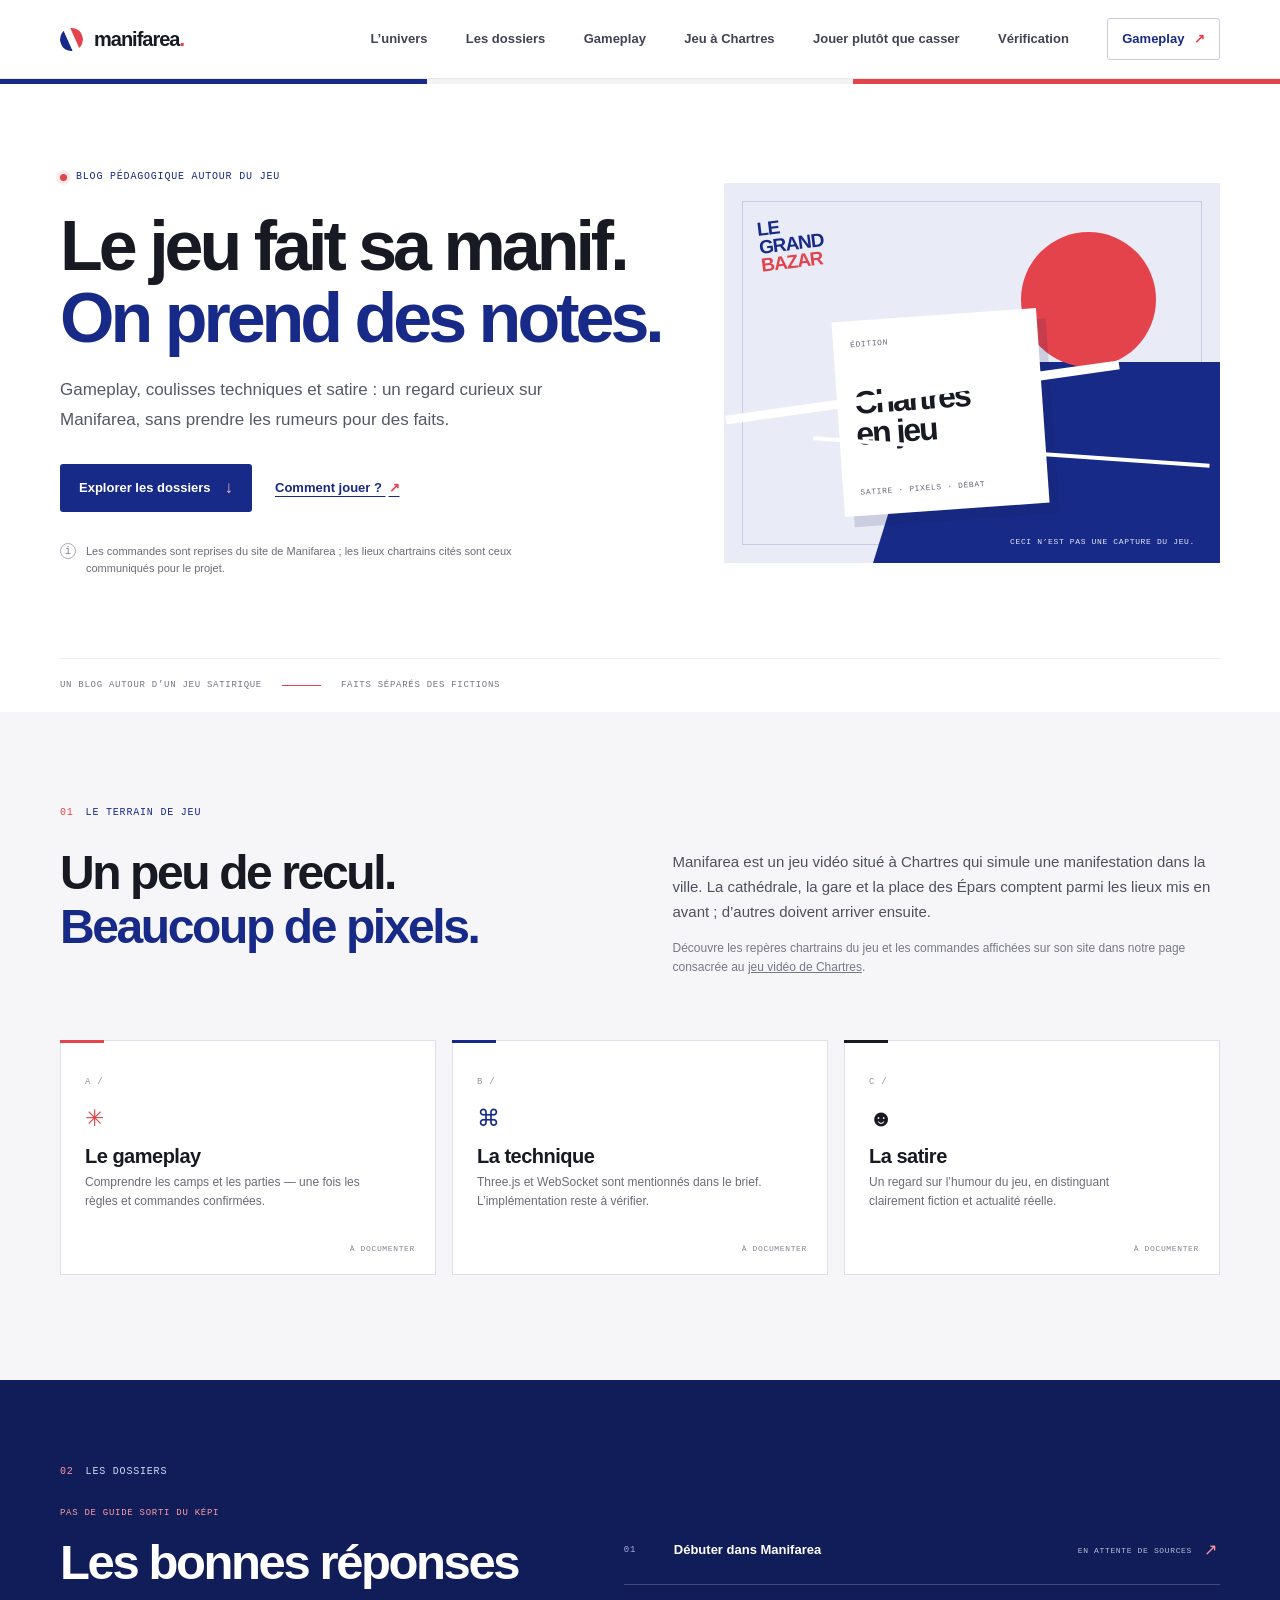
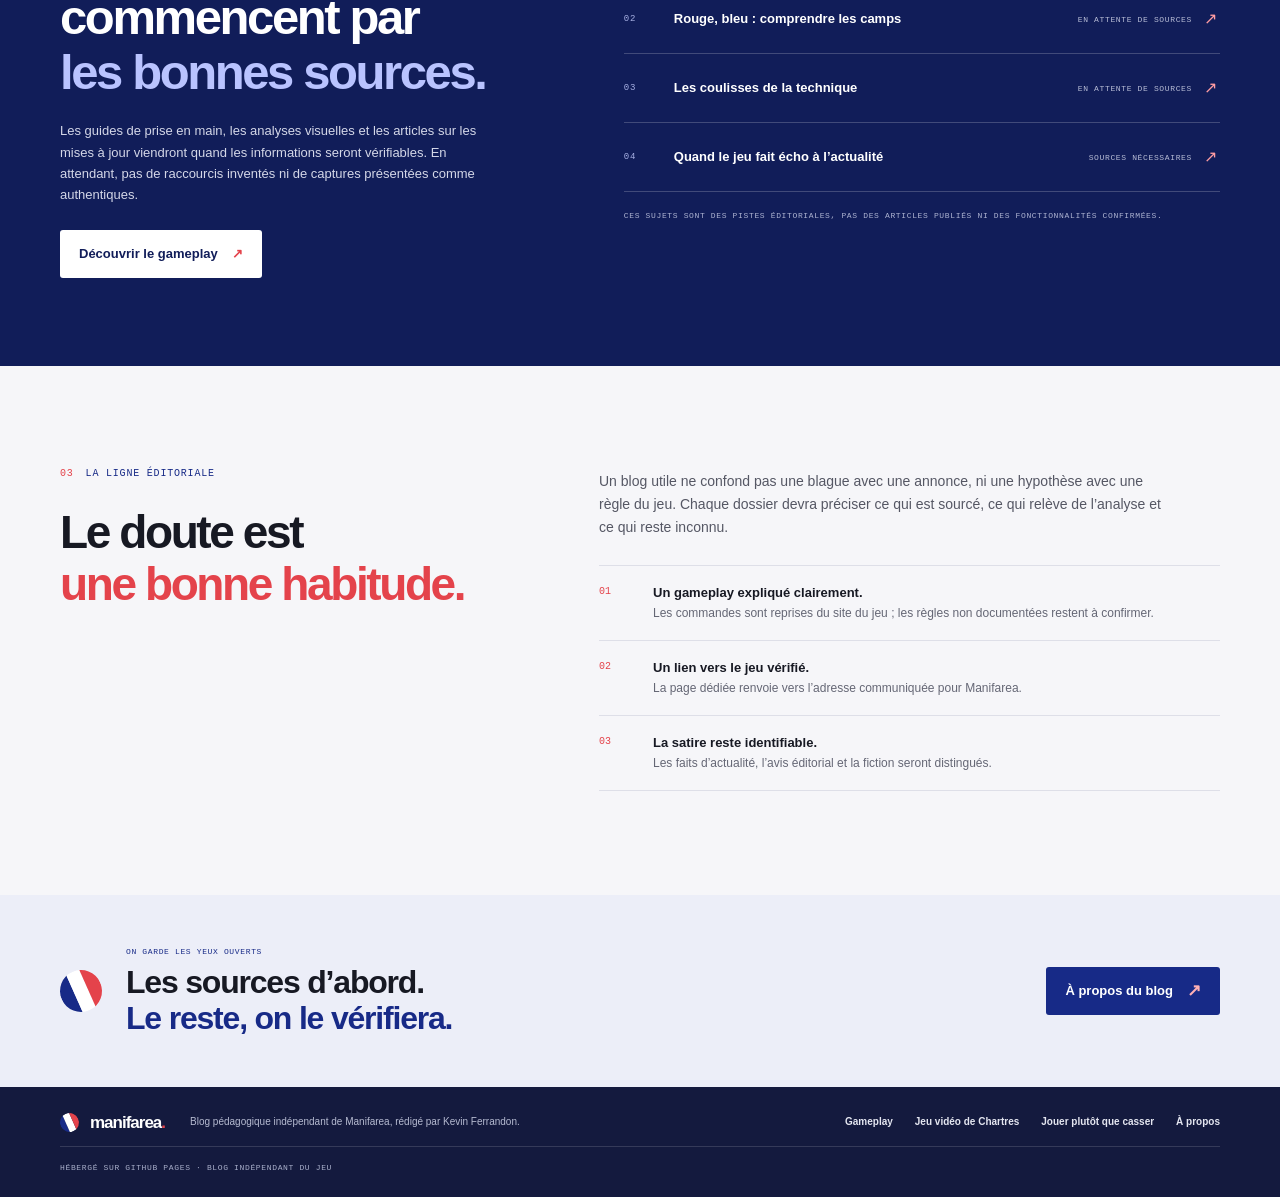
==== commit 335ea507: "mention" ====
--- a/index.html
+++ b/index.html
@@ -3,10 +3,9 @@
 <head>
   <meta charset="utf-8">
   <meta name="viewport" content="width=device-width, initial-scale=1">
-  <meta name="robots" content="noindex">
   <meta name="theme-color" content="#f6f6f9">
   <meta name="description" content="Manifarea, jeu vidéo de Chartres : une simulation de manifestation dans la ville, entre lieux chartrains, gameplay et satire.">
-  <title>Manifarea — le blog en préparation</title>
+  <title>Manifarea — blog pédagogique sur le jeu vidéo à Chartres</title>
   <link rel="stylesheet" href="style.css">
 </head>
 <body>
@@ -34,7 +33,7 @@
     <section class="hero">
       <div class="hero-inner">
         <div class="hero-copy">
-          <p class="eyebrow"><span class="eyebrow-dot"></span> Le blog Manifarea · en préparation</p>
+          <p class="eyebrow"><span class="eyebrow-dot"></span> Blog pédagogique autour du jeu</p>
           <h1>Le jeu fait sa manif.<br><span>On prend des notes.</span></h1>
           <p class="hero-lede">Gameplay, coulisses techniques et satire : un regard curieux sur Manifarea, sans prendre les rumeurs pour des faits.</p>
           <div class="hero-actions">
@@ -154,14 +153,14 @@
   <footer class="site-footer">
     <div class="footer-inner">
       <a class="brand footer-brand" href="./"><span class="brand-mark" aria-hidden="true"><span></span><span></span><span></span></span><span>manifarea<span class="brand-dot">.</span></span></a>
-      <p>Blog en préparation. Statut et affiliation à confirmer.</p>
+      <p>Blog pédagogique indépendant de Manifarea, rédigé par Kevin Ferrandon.</p>
       <nav aria-label="Navigation de pied de page">
         <a href="gameplay/">Gameplay</a>
         <a href="jeu-video-chartres/">Jeu vidéo de Chartres</a>
         <a href="jouer-plutot-que-casser/">Jouer plutôt que casser</a>
         <a href="a-propos/">À propos</a>
       </nav>
-      <span class="footer-note">Informations, statut et affiliation à confirmer</span>
+      <span class="footer-note">Hébergé sur GitHub Pages · blog indépendant du jeu</span>
     </div>
   </footer>
 </body>
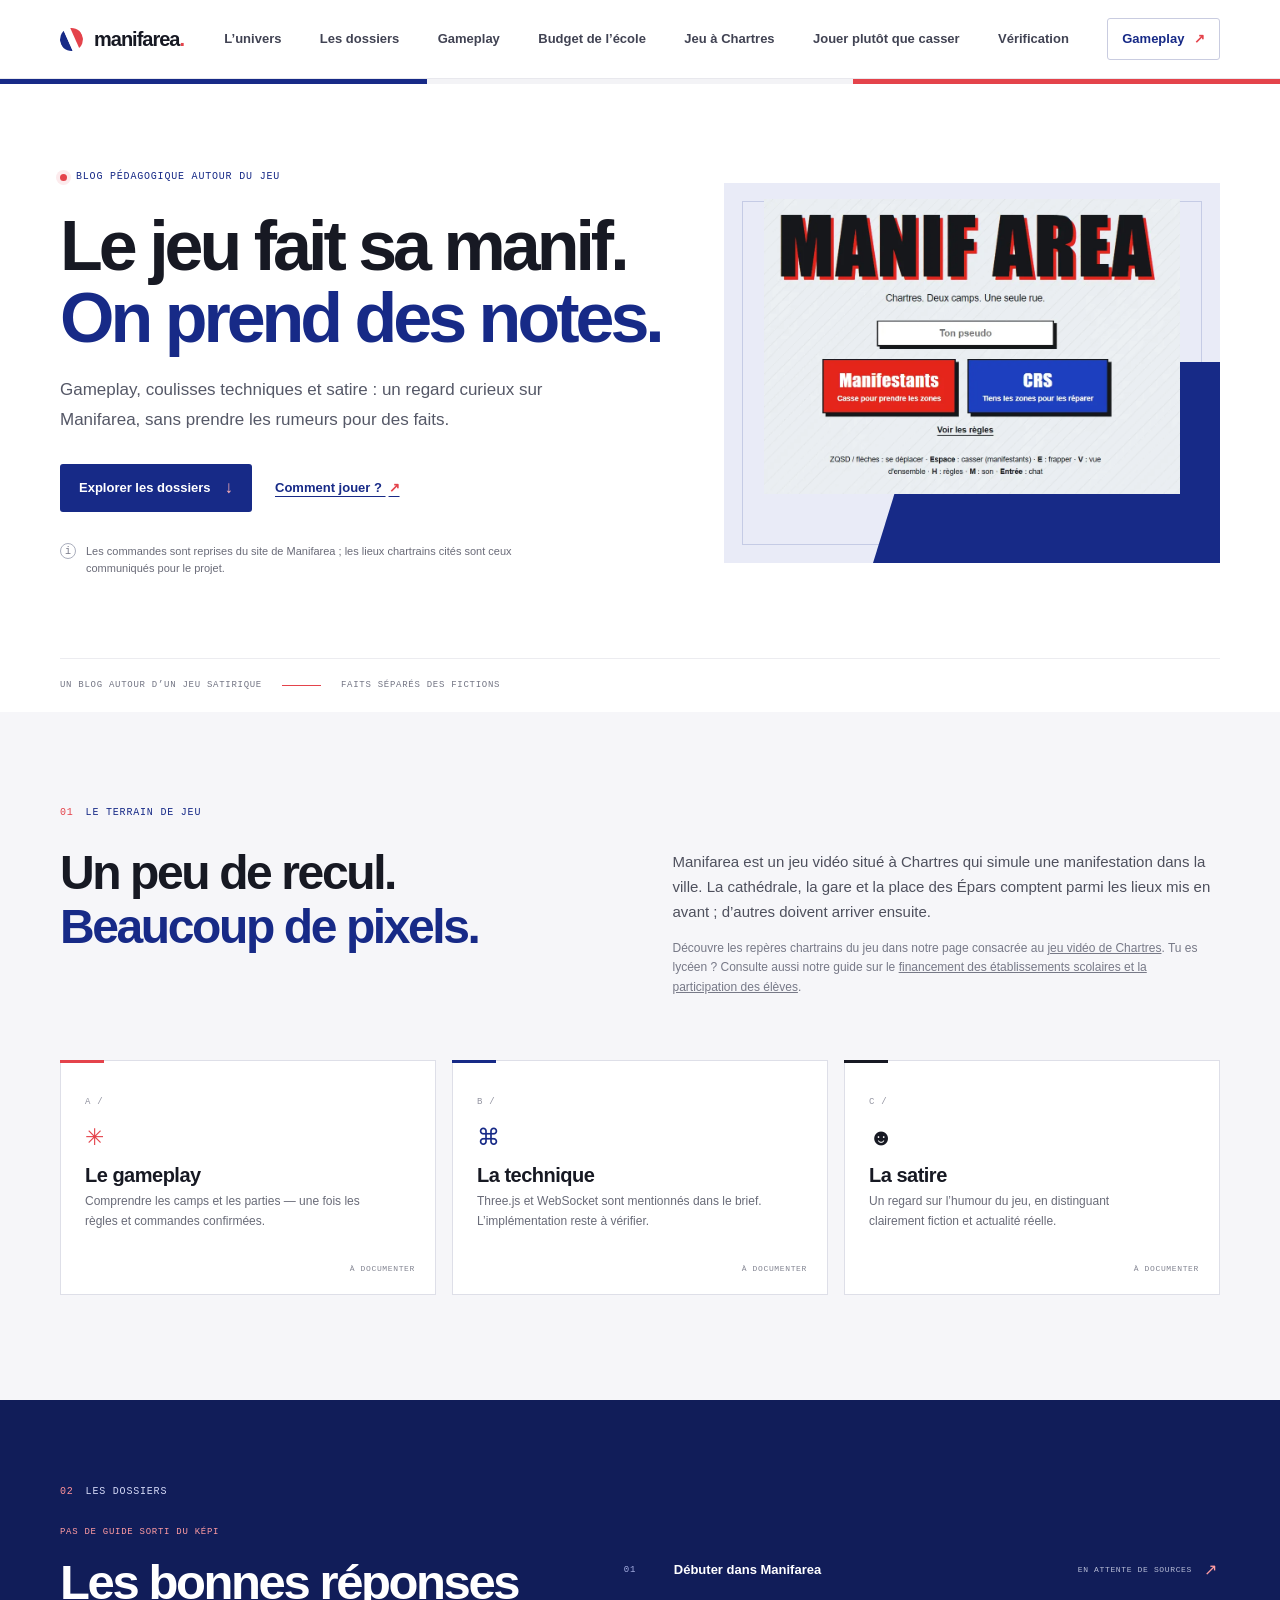
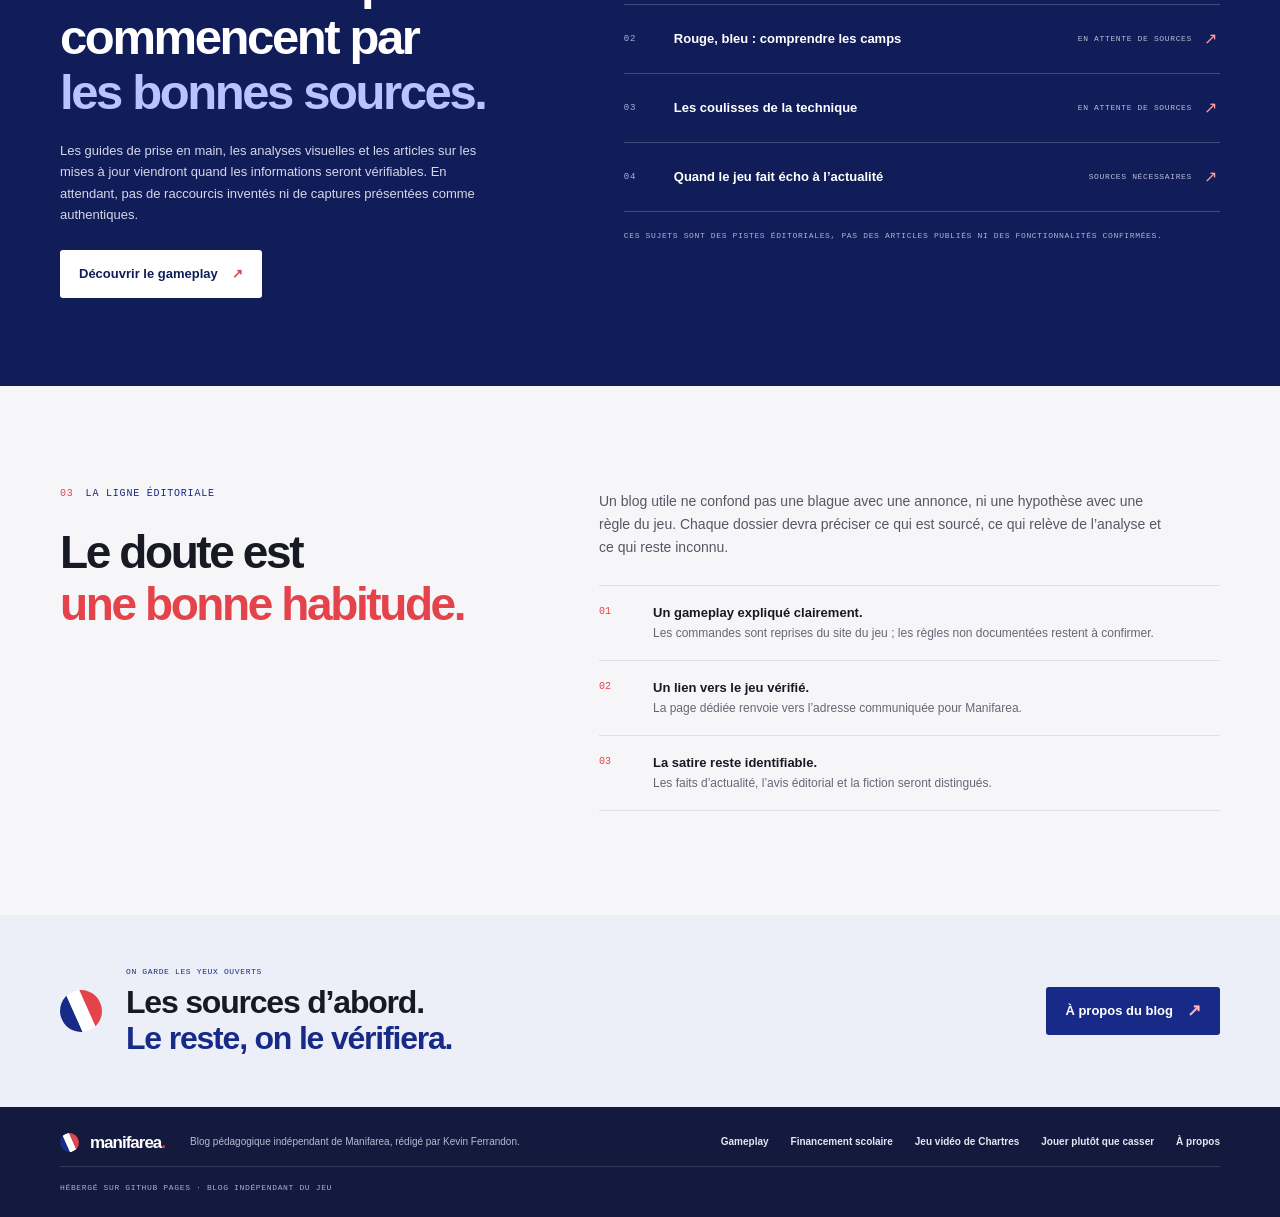
==== commit a511629a: "budget" ====
--- a/index.html
+++ b/index.html
@@ -21,6 +21,7 @@
         <a href="#univers">L’univers</a>
         <a href="#dossiers">Les dossiers</a>
         <a href="gameplay/">Gameplay</a>
+        <a href="budget-ecole/">Budget de l’école</a>
         <a href="jeu-video-chartres/">Jeu à Chartres</a>
         <a href="jouer-plutot-que-casser/">Jouer plutôt que casser</a>
         <a href="#verification">Vérification</a>
@@ -42,17 +43,10 @@
           </div>
           <p class="hero-note"><span class="note-icon" aria-hidden="true">i</span> Les commandes sont reprises du site de Manifarea ; les lieux chartrains cités sont ceux communiqués pour le projet.</p>
         </div>
-        <div class="hero-art" aria-label="Illustration graphique abstraite en bleu, blanc et rouge">
-          <div class="art-stamp">LE<br>GRAND<br><span>BAZAR</span></div>
-          <div class="art-sun"></div>
-          <div class="art-line art-line-one"></div>
-          <div class="art-line art-line-two"></div>
-          <div class="art-card">
-            <span class="art-card-label">ÉDITION</span>
-            <span class="art-card-title">Chartres<br>en jeu</span>
-            <span class="art-card-foot">SATIRE · PIXELS · DÉBAT</span>
-          </div>
-          <span class="art-caption">Ceci n’est pas une capture du jeu.</span>
+        <div class="hero-art" >
+          <figure>
+            <img src="./manifarea.webp" alt="Page d'accueil du jeu Manifarea" width="100%" >
+          </figure>
         </div>
       </div>
       <div class="hero-bottom">
@@ -68,7 +62,7 @@
         <h2>Un peu de recul.<br><span>Beaucoup de pixels.</span></h2>
         <div class="intro-copy">
           <p>Manifarea est un jeu vidéo situé à Chartres qui simule une manifestation dans la ville. La cathédrale, la gare et la place des Épars comptent parmi les lieux mis en avant ; d’autres doivent arriver ensuite.</p>
-          <p class="small-muted">Découvre les repères chartrains du jeu et les commandes affichées sur son site dans notre page consacrée au <a href="jeu-video-chartres/">jeu vidéo de Chartres</a>.</p>
+          <p class="small-muted">Découvre les repères chartrains du jeu dans notre page consacrée au <a href="jeu-video-chartres/">jeu vidéo de Chartres</a>. Tu es lycéen ? Consulte aussi notre guide sur le <a href="budget-ecole/">financement des établissements scolaires et la participation des élèves</a>.</p>
         </div>
       </div>
       <div class="topic-grid">
@@ -156,6 +150,7 @@
       <p>Blog pédagogique indépendant de Manifarea, rédigé par Kevin Ferrandon.</p>
       <nav aria-label="Navigation de pied de page">
         <a href="gameplay/">Gameplay</a>
+        <a href="budget-ecole/">Financement scolaire</a>
         <a href="jeu-video-chartres/">Jeu vidéo de Chartres</a>
         <a href="jouer-plutot-que-casser/">Jouer plutôt que casser</a>
         <a href="a-propos/">À propos</a>
